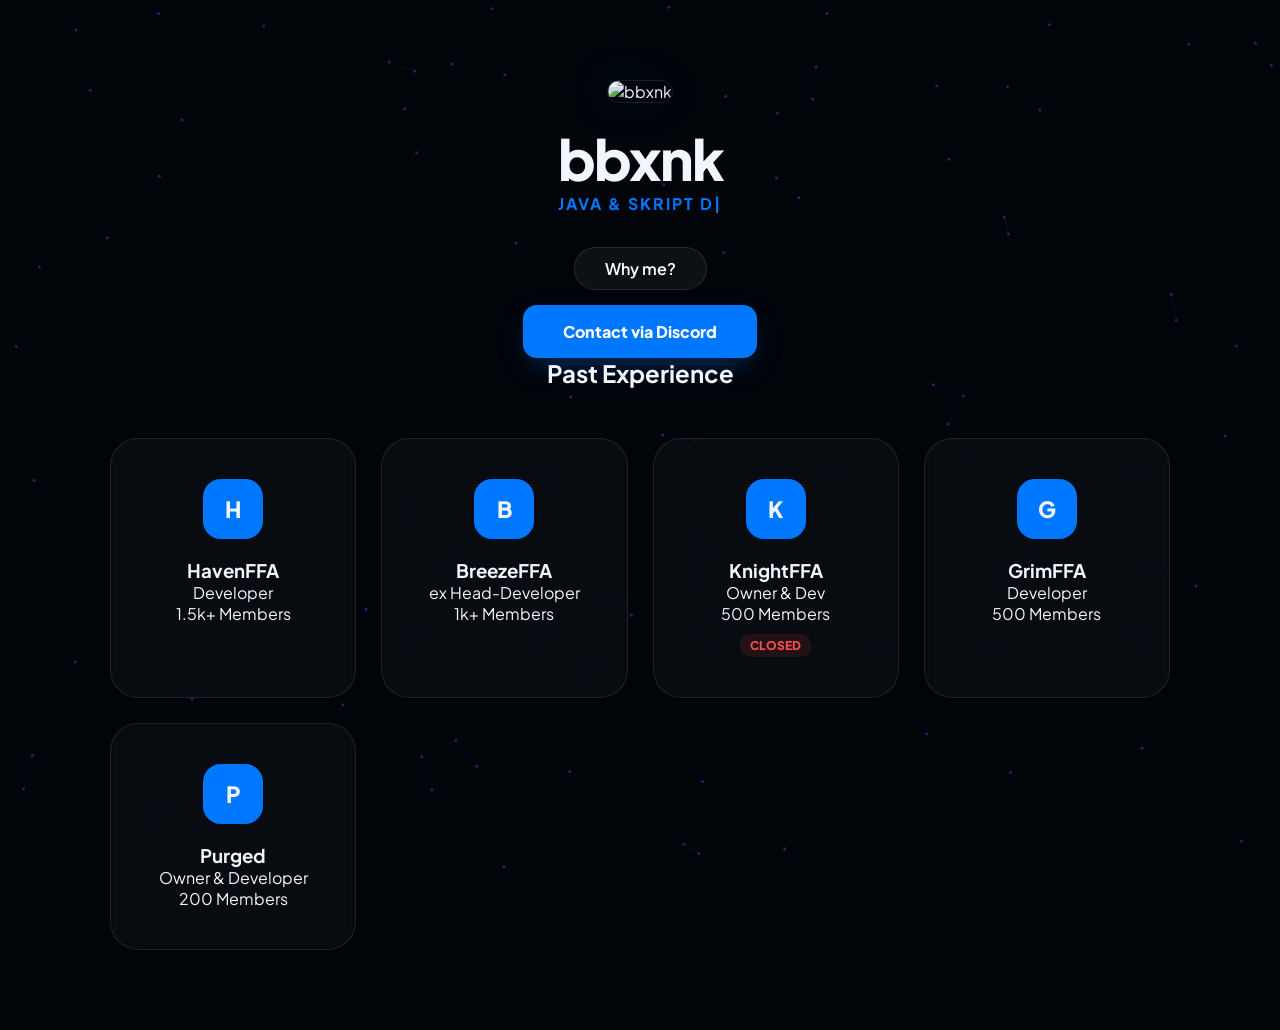
==== index.html @ 1d00feb8 "Add files via upload" ====
<!DOCTYPE html>
<html lang="en">
<head>
    <meta charset="UTF-8">
    <meta name="viewport" content="width=device-width, initial-scale=1.0">
    <title>bbxnk | Developer</title>
    <link rel="stylesheet" href="style.css">
    <link href="https://fonts.googleapis.com/css2?family=Plus+Jakarta+Sans:wght@400;600;800&display=swap" rel="stylesheet">
</head>
<body>
    <canvas id="canvas"></canvas>

    <div class="container">
        <header class="reveal">
            <div class="avatar-wrapper">
                <img src="https://mc-heads.net/avatar/bbxnk" alt="bbxnk" class="mc-head">
            </div>
            <h1>bbxnk</h1>
            <p class="subtitle"><span id="typewriter"></span><span class="cursor">|</span></p>
            
            <div class="header-actions">
                <a href="whyme.html" class="why-me-btn">Why me?</a>
                <a href="https://discord.com/users/1394637343117541477" class="main-btn">Contact via Discord</a>
            </div>
        </header>

        <section class="experience-section">
            <h2 class="reveal">Past Experience</h2>
            <div class="grid">
                

                <a href="https://discord.gg/w2eKZE8uvn" class="card reveal">
                    <div class="card-icon">H</div>
                    <h3>HavenFFA</h3>
                    <p class="tag">Developer</p>
                    <span class="stats">1.5k+ Members</span>
                </a>

                <a href="https://discord.gg/RqUerYzVBY" class="card reveal">
                    <div class="card-icon">B</div>
                    <h3>BreezeFFA</h3>
                    <p class="tag">ex Head-Developer</p>
                    <span class="stats">1k+ Members</span>
                </a>

                <a href="https://discord.gg/KnightFFA" class="card reveal">
                    <div class="card-icon">K</div>
                    <h3>KnightFFA</h3>
                    <p class="tag">Owner & Dev</p>
                    <span class="stats">500 Members</span>
                    <span class="status-tag">Closed</span>
                </a>

                <a href="https://discord.gg/k9qCVaJvaa" class="card reveal">
                    <div class="card-icon">G</div>
                    <h3>GrimFFA</h3>
                    <p class="tag">Developer</p>
                    <span class="stats">500 Members</span>

                    <a href="#" class="card reveal">
                    <div class="card-icon">P</div>
                    <h3>Purged</h3>
                    <p class="tag">Owner & Developer</p>
                    <span class="stats">200 Members</span>
                </a>
                
            </div>
        </section>
    </div>

    <script src="script.js"></script>
</body>
</html>
---- style.css ----
:root {
    --bg: #010409;
    --accent: #0077ff;
    --text: #f0f6fc;
    --text-dim: #8b949e;
    --glass: rgba(255, 255, 255, 0.03);
    --glass-border: rgba(255, 255, 255, 0.1);
}

* { box-sizing: border-box; margin: 0; padding: 0; }

body {
    background-color: var(--bg);
    color: var(--text);
    font-family: 'Plus Jakarta Sans', sans-serif;
    overflow-x: hidden;
}

#canvas {
    position: fixed;
    top: 0; left: 0;
    width: 100%; height: 100%;
    z-index: -1;
    pointer-events: none;
}

.container {
    position: relative;
    z-index: 10;
    max-width: 1100px;
    margin: 0 auto;
    padding: 80px 20px;
    text-align: center;
}

.reveal { opacity: 0; transform: translateY(30px); transition: 1s cubic-bezier(0.2, 0.8, 0.2, 1); }
.reveal.active { opacity: 1; transform: translateY(0); }

/* Buttons */
.header-actions {
    display: flex;
    flex-direction: column;
    align-items: center;
    gap: 15px;
}

.main-btn, .why-me-btn {
    display: inline-block;
    text-decoration: none;
    transition: 0.3s;
}

.main-btn {
    padding: 16px 40px;
    background: var(--accent);
    color: white;
    border-radius: 14px;
    font-weight: 800;
    box-shadow: 0 10px 30px -10px rgba(0, 119, 255, 0.5);
}

.why-me-btn {
    background: rgba(255, 255, 255, 0.05);
    color: white;
    border: 1px solid var(--glass-border);
    padding: 10px 30px;
    border-radius: 50px;
    font-weight: 600;
}

.why-me-btn:hover {
    border-color: var(--accent);
    background: rgba(0, 119, 255, 0.1);
}

/* HEARTBEAT GLOW CARD (The whole page content) */
.heartbeat-card {
    background: rgba(10, 15, 30, 0.8);
    border: 1px solid var(--glass-border);
    padding: 60px 40px;
    border-radius: 40px;
    max-width: 650px;
    margin: 50px auto;
    text-align: left;
    backdrop-filter: blur(15px);
    /* The Breathing Glow Effect */
    animation: breathingGlow 3s ease-in-out infinite;
}

@keyframes breathingGlow {
    0%, 100% { box-shadow: 0 0 30px rgba(0, 119, 255, 0.2); border-color: rgba(0, 119, 255, 0.2); }
    50% { box-shadow: 0 0 60px rgba(0, 119, 255, 0.6); border-color: rgba(0, 119, 255, 0.8); }
}

.modal-title { font-size: 2.5rem; margin-bottom: 30px; color: var(--accent); font-weight: 800; }
.why-list { list-style: none; }
.why-list li { margin-bottom: 20px; padding-left: 35px; position: relative; font-weight: 600; font-size: 1.1rem; line-height: 1.5; }
.why-list li::before { content: '✦'; position: absolute; left: 0; color: var(--accent); font-size: 1.2rem; }

/* Grid Styles (Same as before) */
.grid { display: grid; grid-template-columns: repeat(auto-fit, minmax(240px, 1fr)); gap: 25px; margin-top: 50px; }
.card { background: var(--glass); border: 1px solid var(--glass-border); padding: 40px 20px; border-radius: 28px; text-decoration: none; color: inherit; backdrop-filter: blur(10px); transition: 0.4s; display: flex; flex-direction: column; align-items: center; }
.card:hover { transform: translateY(-10px); border-color: var(--accent); background: rgba(255,255,255,0.06); }
.card-icon { width: 60px; height: 60px; background: var(--accent); border-radius: 18px; display: flex; align-items: center; justify-content: center; font-weight: 800; margin-bottom: 20px; font-size: 1.4rem; }
.status-tag { color: #ff4d4d; font-size: 0.75rem; font-weight: 900; text-transform: uppercase; margin-top: 10px; background: rgba(255,77,77,0.1); padding: 4px 10px; border-radius: 10px; }

/* Existing Header/Typwriter/Cursor styles from previous code... */
h1 { font-size: 3.5rem; font-weight: 800; letter-spacing: -2px; }
.subtitle { color: var(--accent); font-weight: 700; text-transform: uppercase; letter-spacing: 2px; margin-bottom: 30px; height: 1.5em; }
.mc-head { width: 110px; border-radius: 20px; filter: drop-shadow(0 0 20px rgba(0, 119, 255, 0.3)); border: 1px solid var(--glass-border); margin-bottom: 20px; }
.cursor { animation: blink 1s infinite; color: var(--accent); }
@keyframes blink { 50% { opacity: 0; } }
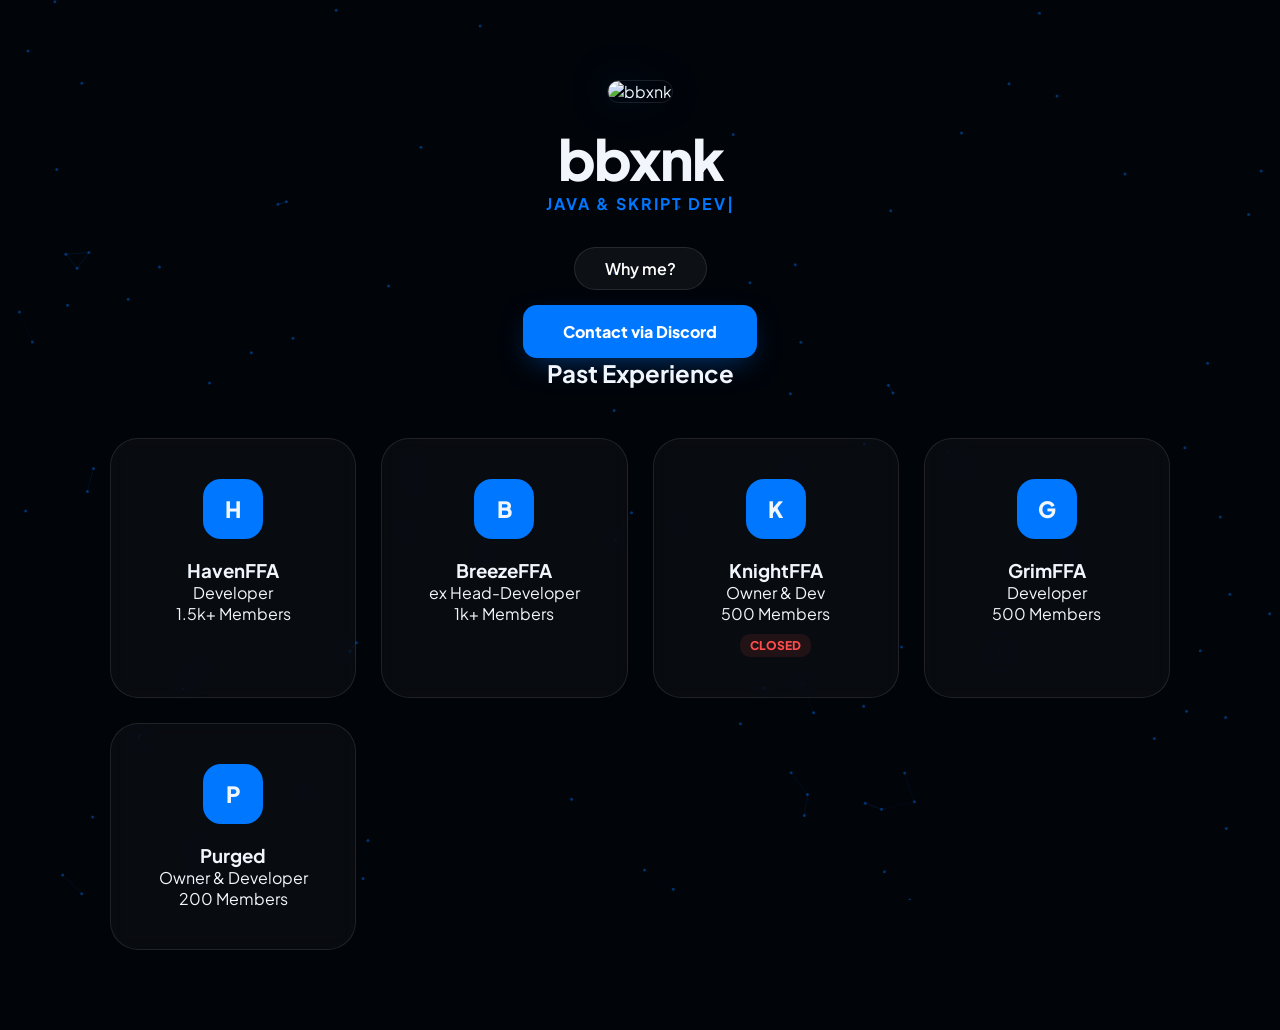
==== commit dd3be052: "Update index.html" ====
--- a/index.html
+++ b/index.html
@@ -13,7 +13,7 @@
     <div class="container">
         <header class="reveal">
             <div class="avatar-wrapper">
-                <img src="https://mc-heads.net/avatar/bbxnk" alt="bbxnk" class="mc-head">
+                <img src="https://mc-heads.net/avatar/bbxnk_" alt="bbxnk" class="mc-head">
             </div>
             <h1>bbxnk</h1>
             <p class="subtitle"><span id="typewriter"></span><span class="cursor">|</span></p>
@@ -70,4 +70,4 @@
 
     <script src="script.js"></script>
 </body>
-</html>+</html>
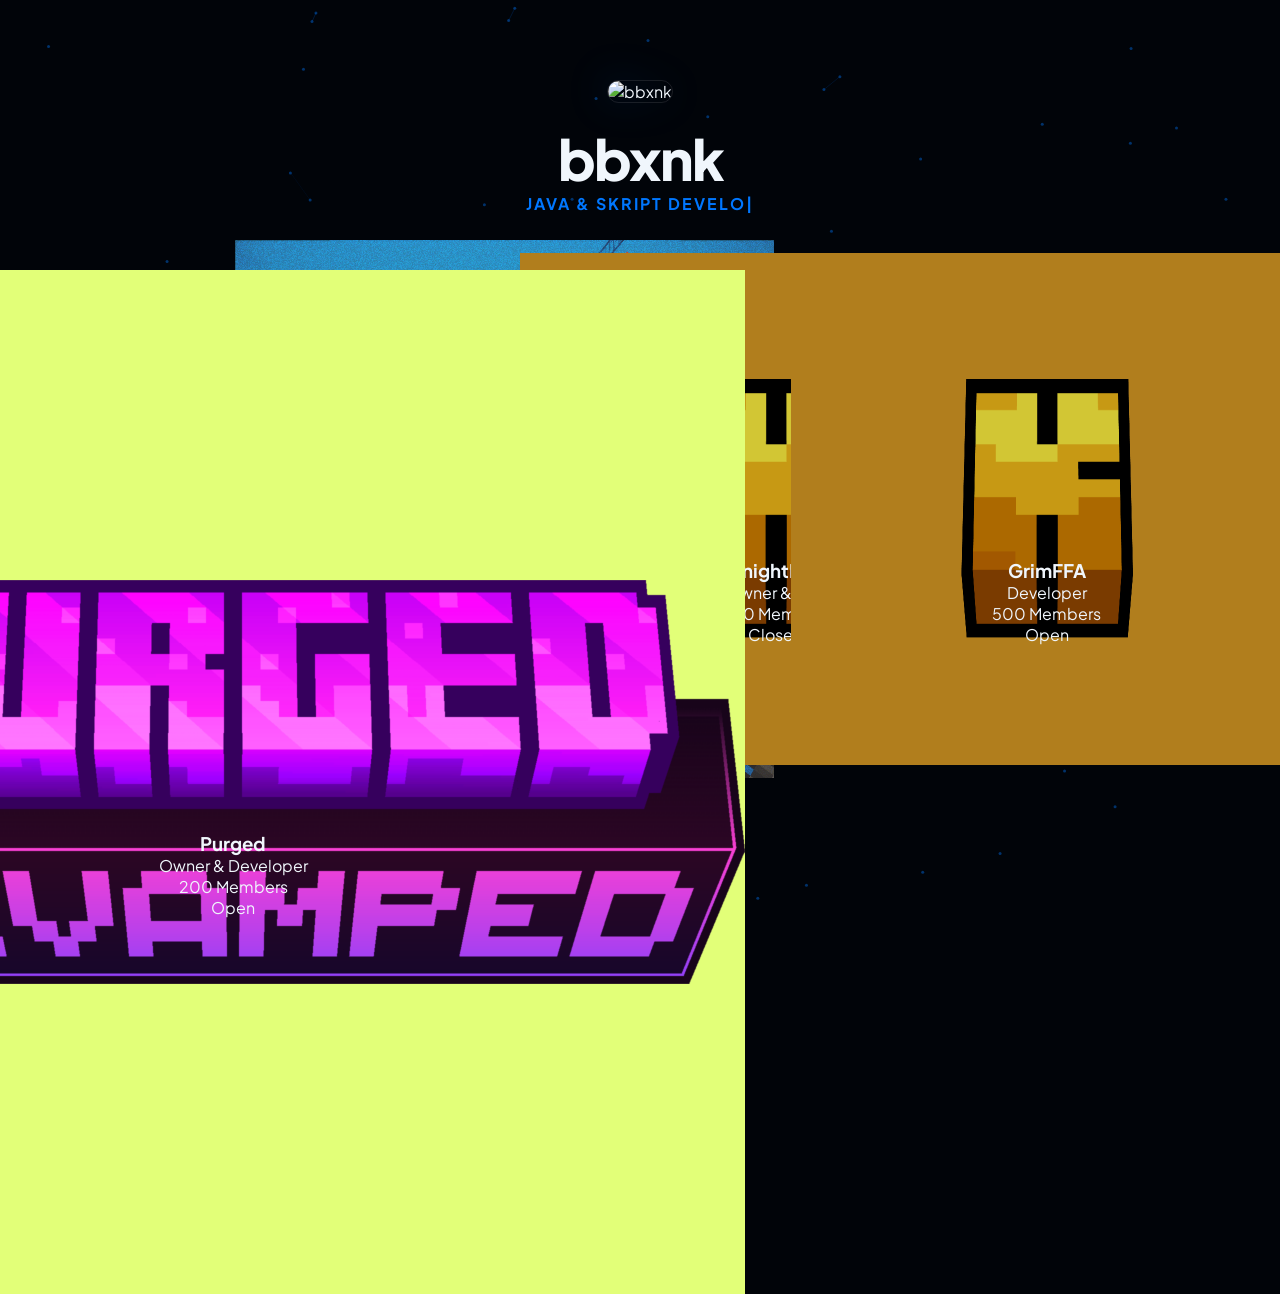
==== commit 326239d7: "Update index.html" ====
--- a/index.html
+++ b/index.html
@@ -25,46 +25,59 @@
         </header>
 
         <section class="experience-section">
+            <h2 class="reveal"></h2>
             <h2 class="reveal">Past Experience</h2>
             <div class="grid">
-                
+    
+    <a href="https://discord.gg/w2eKZE8uvn" class="card reveal">
+        <div class="card-icon">
+            <img src="Packhaven.png" alt="H" class="server-logo">
+        </div>
+        <h3>HavenFFA</h3>
+        <p class="tag">Developer</p>
+        <span class="stats">1.5k+ Members</span>
+        <span class="open-status-tag">Open</span>
+    </a>
 
-                <a href="https://discord.gg/w2eKZE8uvn" class="card reveal">
-                    <div class="card-icon">H</div>
-                    <h3>HavenFFA</h3>
-                    <p class="tag">Developer</p>
-                    <span class="stats">1.5k+ Members</span>
-                </a>
+    <a href="https://discord.gg/RqUerYzVBY" class="card reveal">
+        <div class="card-icon">
+            <img src="breezeffa.png" alt="B" class="server-logo">
+        </div>
+        <h3>BreezeFFA</h3>
+        <p class="tag">ex Head-Developer</p>
+        <span class="stats">1k+ Members</span>
+        <span class="open-status-tag">Open</span>
+    </a>
 
-                <a href="https://discord.gg/RqUerYzVBY" class="card reveal">
-                    <div class="card-icon">B</div>
-                    <h3>BreezeFFA</h3>
-                    <p class="tag">ex Head-Developer</p>
-                    <span class="stats">1k+ Members</span>
-                </a>
+    <a href="https://discord.gg/KnightFFA" class="card reveal">
+        <div class="card-icon">
+            <img src="KnightFFABG.png" alt="K" class="server-logo">
+        </div>
+        <h3>KnightFFA</h3>
+        <p class="tag">Owner & Dev</p>
+        <span class="stats">500 Members</span>
+        <span class="close-status-tag">Closed</span>
+    </a>
 
-                <a href="https://discord.gg/KnightFFA" class="card reveal">
-                    <div class="card-icon">K</div>
-                    <h3>KnightFFA</h3>
-                    <p class="tag">Owner & Dev</p>
-                    <span class="stats">500 Members</span>
-                    <span class="status-tag">Closed</span>
-                </a>
-
-                <a href="https://discord.gg/k9qCVaJvaa" class="card reveal">
-                    <div class="card-icon">G</div>
-                    <h3>GrimFFA</h3>
-                    <p class="tag">Developer</p>
-                    <span class="stats">500 Members</span>
-
-                    <a href="#" class="card reveal">
-                    <div class="card-icon">P</div>
-                    <h3>Purged</h3>
-                    <p class="tag">Owner & Developer</p>
-                    <span class="stats">200 Members</span>
-                </a>
-                
-            </div>
+    <a href="https://discord.gg/k9qCVaJvaa" class="card reveal">
+        <div class="card-icon">
+            <img src="KnightFFABG.png" alt="G" class="server-logo">
+        </div>
+        <h3>GrimFFA</h3>
+        <p class="tag">Developer</p>
+        <span class="stats">500 Members</span>
+        <span class="open-status-tag">Open</span>
+    </a>
+    <a href="https://discord.gg/ZKpWAGpRH4" class="card reveal">
+        <div class="card-icon">
+            <img src="Purged.png" alt="P" class="server-logo"> 
+        </div>
+        <h3>Purged</h3>
+        <p class="tag">Owner & Developer</p>
+        <span class="stats">200 Members</span>
+        <span class="open-status-tag">Open</span>
+    </a>
+</div>
         </section>
     </div>
 
